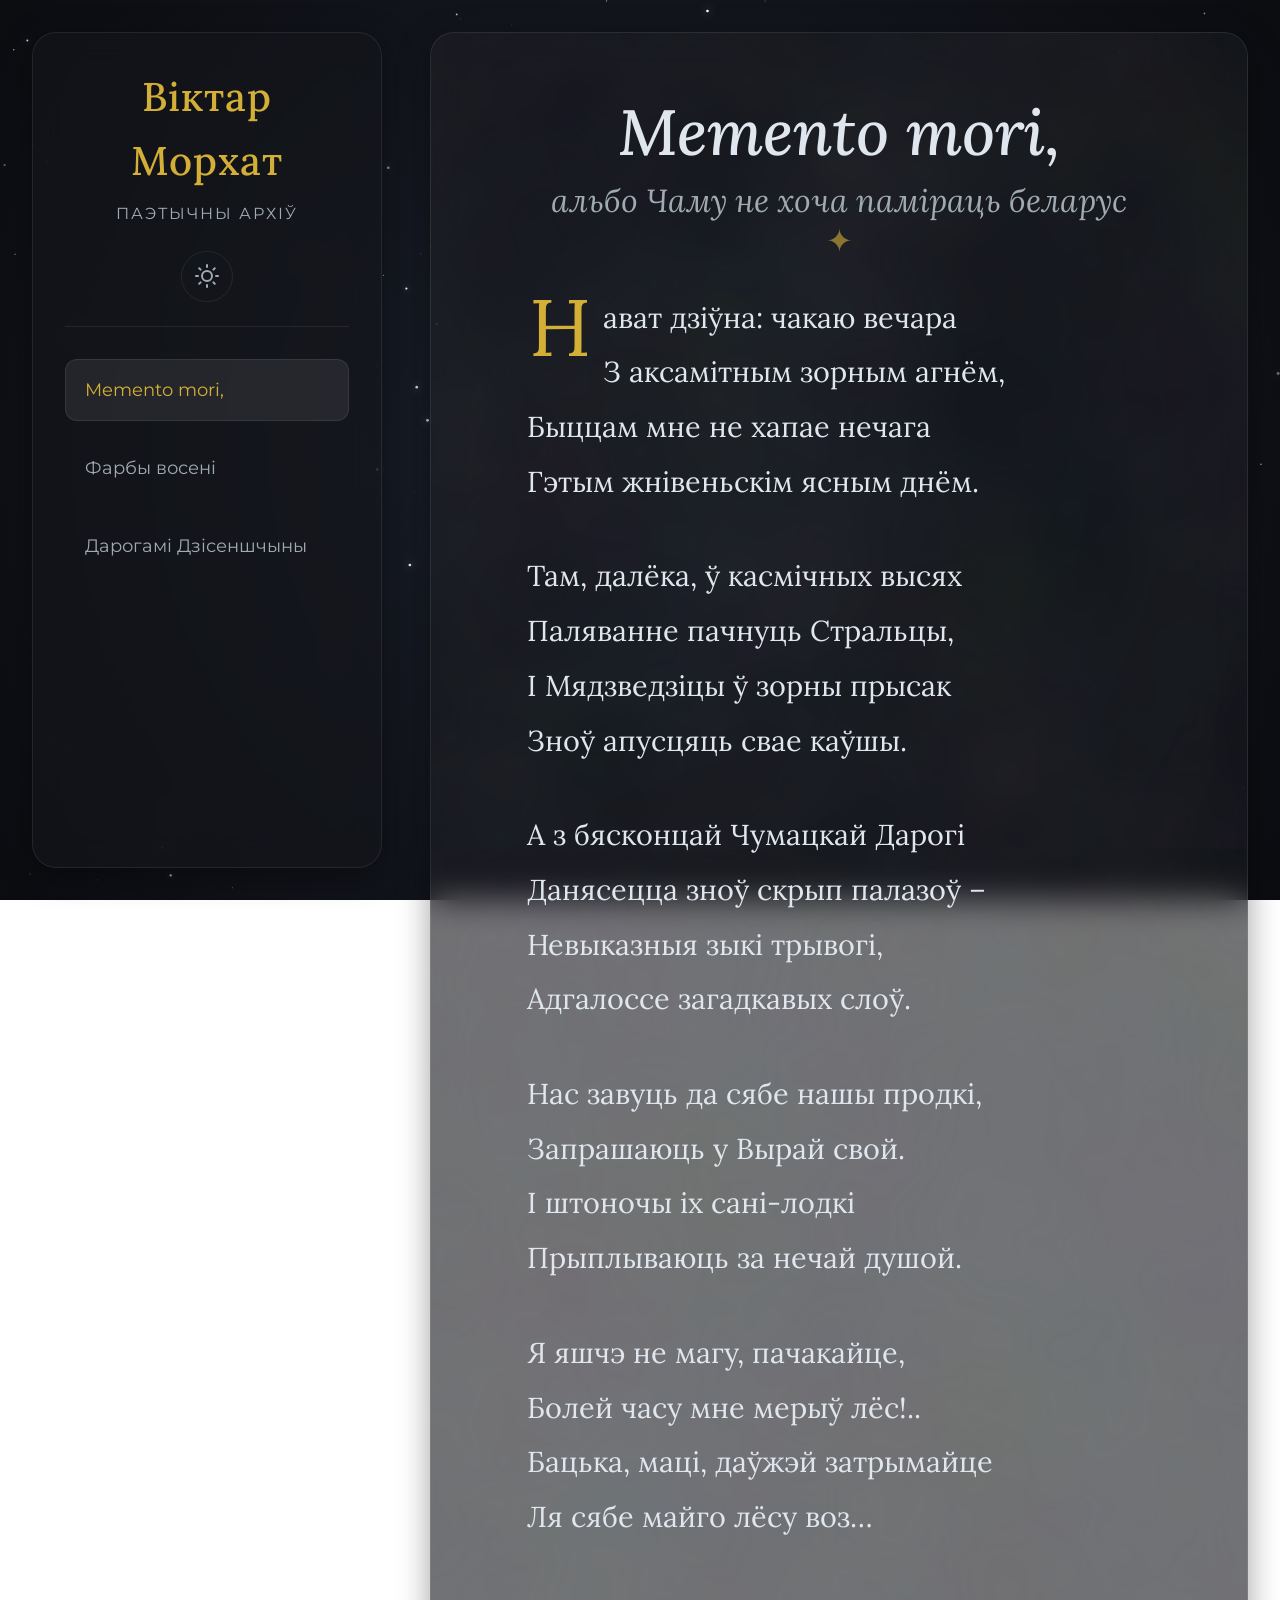
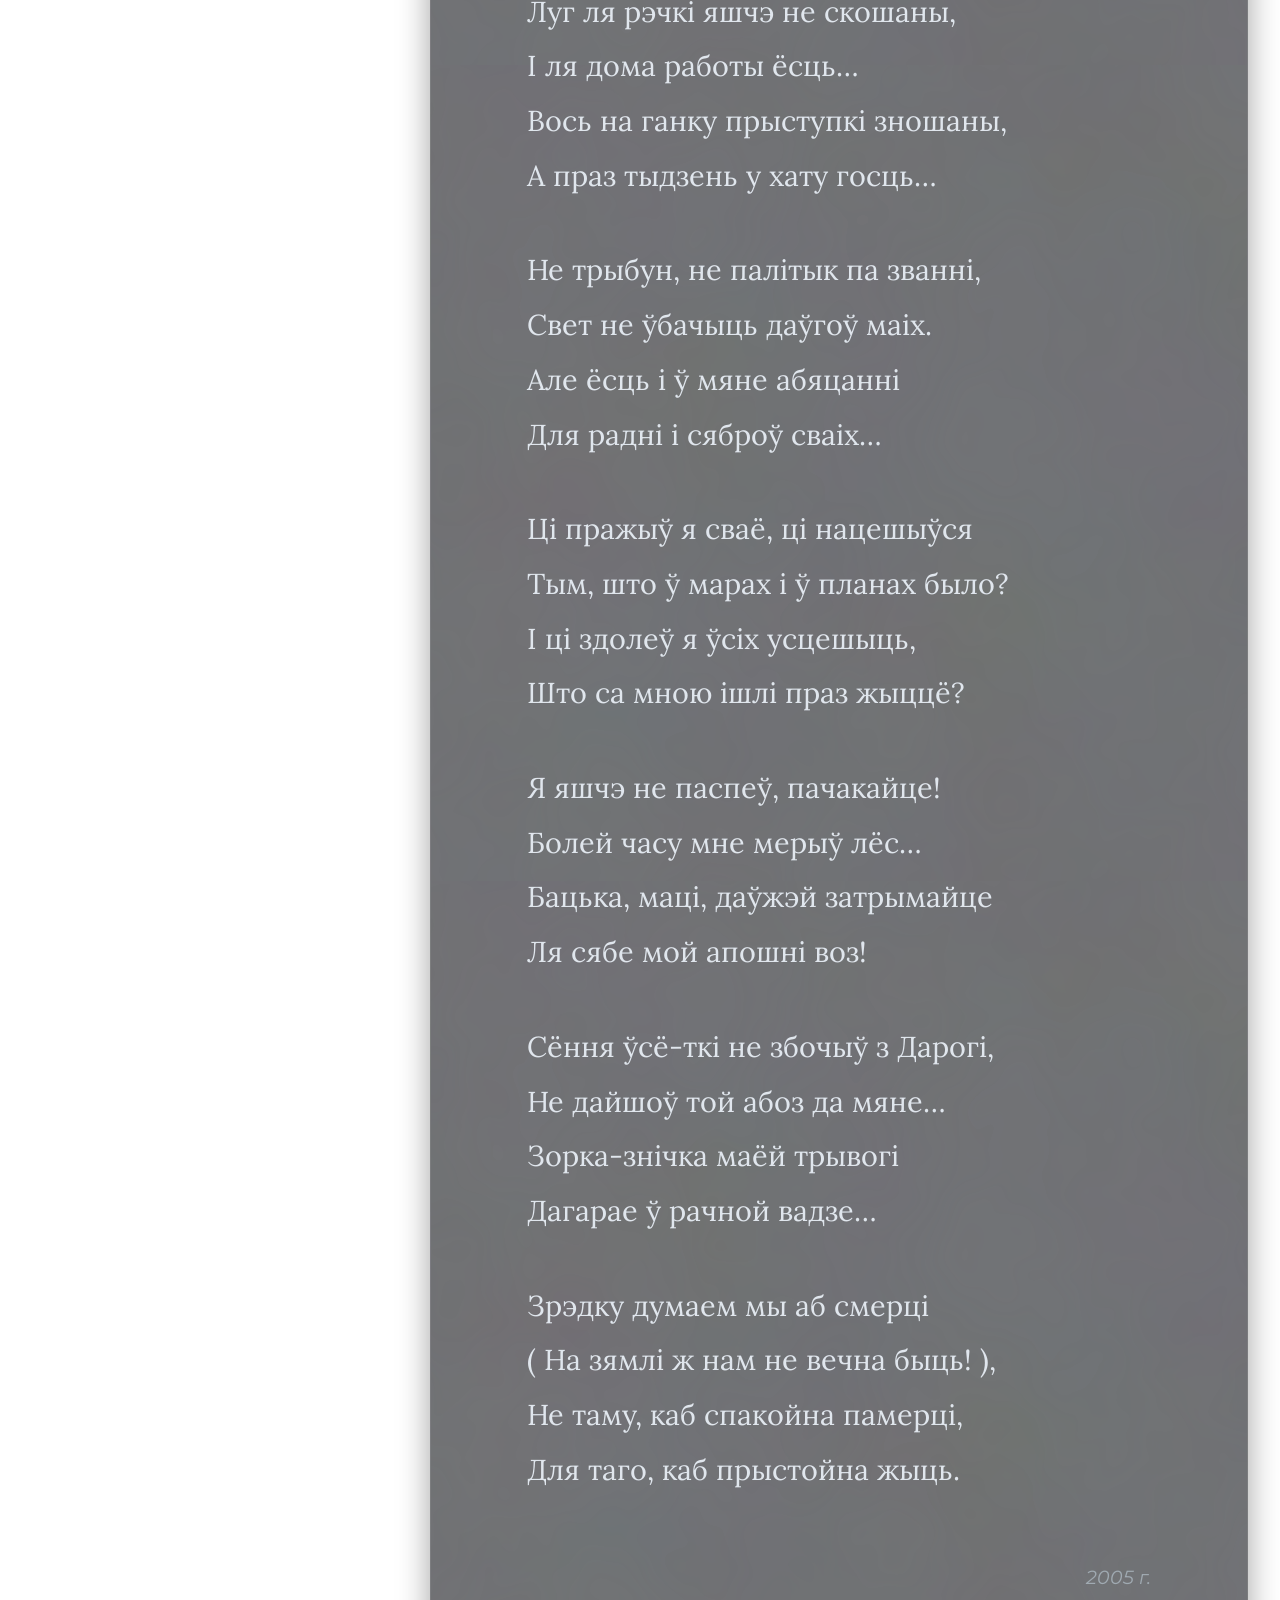
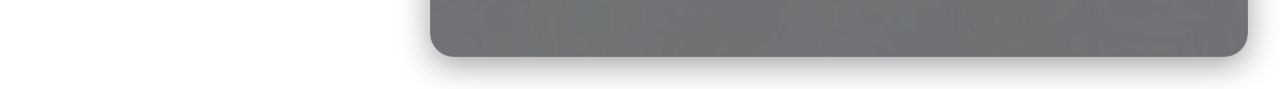
==== v4_final_concept/index.html @ ebd0ec1d "first commit" ====
<!DOCTYPE html>
<html lang="be">
<head>
    <meta charset="UTF-8">
    <meta name="viewport" content="width=device-width, initial-scale=1.0">
    <title>Віктар Морхат - Вершы</title>
    <!-- Google Fonts -->
    <link rel="preconnect" href="https://fonts.googleapis.com">
    <link rel="preconnect" href="https://fonts.gstatic.com" crossorigin>
    <link href="https://fonts.googleapis.com/css2?family=Lora:ital,wght@0,400;0,500;1,400;1,500&family=Montserrat:wght@300;400;500;600&display=swap" rel="stylesheet">
    <link rel="stylesheet" href="style.css">
</head>
<body class="theme-night">
    <!-- Background Canvas for dynamic particles -->
    <canvas id="particles-canvas" class="particles-bg"></canvas>
    
    <!-- Background Overlay for dynamic gradients -->
    <div id="bg-overlay" class="bg-overlay"></div>

    <!-- Mobile Header -->
    <header class="mobile-header">
        <button id="menu-toggle" class="menu-toggle" aria-label="Адкрыць меню">
            <svg xmlns="http://www.w3.org/2000/svg" width="28" height="28" viewBox="0 0 24 24" fill="none" stroke="currentColor" stroke-width="2" stroke-linecap="round" stroke-linejoin="round"><line x1="3" y1="12" x2="21" y2="12"></line><line x1="3" y1="6" x2="21" y2="6"></line><line x1="3" y1="18" x2="21" y2="18"></line></svg>
        </button>
        <h1 class="mobile-title">Віктар Морхат</h1>
    </header>

    <!-- Mobile Overlay -->
    <div id="mobile-overlay" class="mobile-overlay"></div>

    <div class="layout">
        <!-- Sidebar Navigation -->
        <aside class="sidebar" id="sidebar">
            <header class="sidebar-header">
                <h1>Віктар Морхат</h1>
                <p>Паэтычны архіў</p>
                
                <button id="theme-toggle" class="theme-toggle" aria-label="Пераключыць тэму">
                    <svg class="icon-sun" xmlns="http://www.w3.org/2000/svg" width="24" height="24" viewBox="0 0 24 24" fill="none" stroke="currentColor" stroke-width="2" stroke-linecap="round" stroke-linejoin="round"><circle cx="12" cy="12" r="5"></circle><line x1="12" y1="1" x2="12" y2="3"></line><line x1="12" y1="21" x2="12" y2="23"></line><line x1="4.22" y1="4.22" x2="5.64" y2="5.64"></line><line x1="18.36" y1="18.36" x2="19.78" y2="19.78"></line><line x1="1" y1="12" x2="3" y2="12"></line><line x1="21" y1="12" x2="23" y2="12"></line><line x1="4.22" y1="19.78" x2="5.64" y2="18.36"></line><line x1="18.36" y1="5.64" x2="19.78" y2="4.22"></line></svg>
                    <svg class="icon-moon" xmlns="http://www.w3.org/2000/svg" width="24" height="24" viewBox="0 0 24 24" fill="none" stroke="currentColor" stroke-width="2" stroke-linecap="round" stroke-linejoin="round"><path d="M21 12.79A9 9 0 1 1 11.21 3 7 7 0 0 0 21 12.79z"></path></svg>
                </button>
            </header>
            
            <nav class="poem-nav">
                <ul class="nav-list" id="poem-list">
                    <!-- Nav items will be generated by JS -->
                </ul>
            </nav>
        </aside>

        <!-- Main Content -->
        <main class="main-content">
            <article class="poem-card" id="poem-wrapper">
                <header class="poem-header">
                    <h2 class="poem-title" id="poem-title"></h2>
                    <h3 class="poem-subtitle" id="poem-subtitle"></h3>
                </header>
                
                <div class="poem-body" id="poem-body">
                    <!-- Poem content will be injected by JS -->
                </div>
                
                <footer class="poem-footer" id="poem-footer">
                    <time id="poem-date"></time>
                </footer>
            </article>
        </main>
    </div>

    <script src="script.js"></script>
</body>
</html>
---- v4_final_concept/style.css ----
:root {
    /* Night Theme Variables (Default) */
    --bg-color: #0b0c10;
    --text-primary: #e0e6ed;
    --text-secondary: #a0aab2;
    --accent: #d4af37; /* Gold */
    --glass-bg: rgba(20, 22, 28, 0.6);
    --glass-border: rgba(255, 255, 255, 0.08);
    --glass-shadow: 0 8px 32px 0 rgba(0, 0, 0, 0.37);
    --bg-gradient: radial-gradient(circle at center, #1b202c 0%, #0b0c10 100%);
    --particle-color: 255, 255, 255; /* Stars */
    --card-texture: url('[data-uri]'); /* Marble */
}

body.theme-day {
    /* Day Theme Variables */
    --bg-color: #f5f2eb;
    --text-primary: #2c2a26;
    --text-secondary: #6e6b66;
    --accent: #8b5a2b; /* Warm brown/gold */
    --glass-bg: rgba(255, 255, 255, 0.5);
    --glass-border: rgba(139, 90, 43, 0.15);
    --glass-shadow: 0 8px 32px 0 rgba(0, 0, 0, 0.05);
    --bg-gradient: radial-gradient(circle at center, #ffffff 0%, #f5f2eb 100%);
    --particle-color: 235, 175, 175; /* Petals/flowers */
    --card-texture: url('[data-uri]'); /* Paper */
}

* {
    margin: 0;
    padding: 0;
    box-sizing: border-box;
}

body {
    font-family: 'Montserrat', sans-serif; /* For UI */
    color: var(--text-primary);
    min-height: 100vh;
    overflow-x: hidden;
    line-height: 1.6;
    transition: background-color 1s ease, color 1s ease;
}

.bg-overlay {
    position: fixed;
    top: 0;
    left: 0;
    width: 100vw;
    height: 100vh;
    z-index: -2;
    background: var(--bg-gradient);
    transition: opacity 1s ease, background 1s ease;
}

/* Background Particles Animation */
.particles-bg {
    position: fixed;
    top: 0;
    left: 0;
    width: 100vw;
    height: 100vh;
    z-index: -1;
    pointer-events: none;
    background: transparent;
}

/* Mobile Specific Elements */
.mobile-header {
    display: none;
    padding: 1rem 1.5rem;
    background: var(--glass-bg);
    backdrop-filter: blur(16px);
    -webkit-backdrop-filter: blur(16px);
    border-bottom: 1px solid var(--glass-border);
    align-items: center;
    position: sticky;
    top: 0;
    z-index: 50;
}

.menu-toggle {
    background: transparent;
    border: none;
    color: var(--text-primary);
    cursor: pointer;
    padding: 0.5rem;
    margin-right: 1rem;
    display: flex;
    align-items: center;
    justify-content: center;
}

.mobile-title {
    font-family: 'Lora', serif;
    font-size: 1.5rem;
    color: var(--accent);
    font-weight: 500;
}

.mobile-overlay {
    position: fixed;
    top: 0;
    left: 0;
    width: 100vw;
    height: 100vh;
    background: rgba(0, 0, 0, 0.5);
    z-index: 90;
    opacity: 0;
    visibility: hidden;
    transition: opacity 0.3s ease, visibility 0.3s ease;
}

.mobile-overlay.active {
    opacity: 1;
    visibility: visible;
}

/* Layout */
.layout {
    display: flex;
    max-width: 1600px;
    margin: 0 auto;
    padding: 2rem;
    gap: 3rem;
    min-height: 100vh;
}

/* Sidebar */
.sidebar {
    flex: 0 0 350px;
    background: var(--glass-bg);
    backdrop-filter: blur(16px);
    -webkit-backdrop-filter: blur(16px);
    border: 1px solid var(--glass-border);
    border-radius: 24px;
    padding: 2rem;
    box-shadow: var(--glass-shadow);
    display: flex;
    flex-direction: column;
    height: calc(100vh - 4rem);
    position: sticky;
    top: 2rem;
    transition: all 1s ease;
}

.sidebar-header {
    margin-bottom: 2rem;
    text-align: center;
    border-bottom: 1px solid var(--glass-border);
    padding-bottom: 1.5rem;
    position: relative;
    transition: border-color 1s ease;
}

.sidebar-header h1 {
    font-family: 'Lora', serif;
    font-size: 2.5rem;
    color: var(--accent);
    font-weight: 500;
    letter-spacing: 1px;
    margin-bottom: 0.5rem;
    transition: color 1s ease;
}

.sidebar-header p {
    font-size: 1rem;
    color: var(--text-secondary);
    text-transform: uppercase;
    letter-spacing: 2px;
    margin-bottom: 1.5rem;
    transition: color 1s ease;
}

/* Theme Toggle Button */
.theme-toggle {
    background: transparent;
    border: 1px solid var(--glass-border);
    color: var(--text-secondary);
    cursor: pointer;
    padding: 0.8rem;
    border-radius: 50%;
    transition: all 0.3s ease;
    display: inline-flex;
    align-items: center;
    justify-content: center;
}

.theme-toggle:hover {
    color: var(--accent);
    background: rgba(255, 255, 255, 0.05);
}

.theme-toggle .icon-sun {
    display: none;
}

body.theme-night .theme-toggle .icon-moon {
    display: none;
}

body.theme-night .theme-toggle .icon-sun {
    display: block;
}

.poem-nav {
    flex-grow: 1;
    overflow-y: auto;
}

.poem-nav::-webkit-scrollbar {
    width: 4px;
}
.poem-nav::-webkit-scrollbar-thumb {
    background: var(--glass-border);
    border-radius: 4px;
}

.nav-list {
    list-style: none;
    display: flex;
    flex-direction: column;
    gap: 1rem;
}

.nav-item a {
    text-decoration: none;
    color: var(--text-secondary);
    font-size: 1.1rem;
    padding: 1rem 1.2rem;
    display: block;
    border-radius: 12px;
    transition: all 0.3s ease;
    border: 1px solid transparent;
}

.nav-item a:hover {
    background: rgba(255, 255, 255, 0.05);
    color: var(--text-primary);
    transform: translateX(5px);
}

.nav-item.active a {
    background: rgba(255, 255, 255, 0.08);
    color: var(--accent);
    border: 1px solid var(--glass-border);
}

/* Main Content */
.main-content {
    flex: 1;
    display: flex;
    flex-direction: column;
    gap: 2rem;
}

.poem-card {
    background-color: var(--glass-bg);
    background-image: var(--card-texture);
    background-blend-mode: overlay;
    backdrop-filter: blur(16px);
    -webkit-backdrop-filter: blur(16px);
    border: 1px solid var(--glass-border);
    border-radius: 24px;
    padding: 4rem 6rem;
    box-shadow: var(--glass-shadow);
    transition: all 1s ease;
    opacity: 1;
    transform: translateY(0);
}

.poem-card.fading {
    opacity: 0;
    transform: translateY(15px);
    transition: opacity 0.5s ease, transform 0.5s ease;
}

.poem-header {
    text-align: center;
    margin-bottom: 4rem;
    position: relative;
}

.poem-header::after {
    content: '✦';
    position: absolute;
    bottom: -2.5rem;
    left: 50%;
    transform: translateX(-50%);
    color: var(--accent);
    font-size: 2rem;
    opacity: 0.6;
    transition: color 1s ease;
}

.poem-title {
    font-family: 'Lora', serif;
    font-size: 4rem; /* Large size from V2 */
    font-weight: 500;
    color: var(--text-primary);
    margin-bottom: 0.5rem;
    line-height: 1.1;
    font-style: italic;
    transition: color 1s ease;
}

.poem-subtitle {
    font-family: 'Lora', serif;
    font-size: 2rem;
    font-style: italic;
    color: var(--text-secondary);
    font-weight: 400;
    transition: color 1s ease;
}

.poem-body {
    font-family: 'Lora', serif; /* Font from V3 */
    font-size: 1.8rem; /* Large size from V2 */
    line-height: 1.9;
    color: var(--text-primary);
    max-width: 800px;
    margin: 0 auto;
    transition: color 1s ease;
}

.stanza {
    margin-bottom: 2.5rem;
    white-space: pre-line;
}

/* Elegant Drop Cap */
.stanza:first-child::first-letter {
    float: left;
    font-size: 5rem;
    line-height: 0.8;
    padding-top: 0.3rem;
    padding-right: 0.8rem;
    padding-left: 0.1rem;
    color: var(--accent);
    font-weight: 400;
}

.poem-footer {
    text-align: right;
    margin-top: 4rem;
    font-style: italic;
    color: var(--text-secondary);
    font-family: 'Montserrat', sans-serif;
    font-size: 1.2rem;
    transition: color 1s ease;
}

/* Responsive */
@media (max-width: 1200px) {
    .layout {
        gap: 2rem;
    }
}

@media (max-width: 900px) {
    .mobile-header {
        display: flex;
    }
    
    .layout {
        flex-direction: column;
        padding: 1.5rem;
    }
    
    /* Mobile Sidebar - Off-canvas */
    .sidebar {
        position: fixed;
        top: 0;
        left: -100%;
        width: 320px;
        height: 100vh;
        z-index: 100;
        border-radius: 0;
        border: none;
        border-right: 1px solid var(--glass-border);
        box-shadow: 5px 0 20px rgba(0,0,0,0.3);
        margin: 0;
        padding: 2rem 1.5rem;
        transition: left 0.3s ease;
    }
    
    .sidebar.open {
        left: 0;
    }
    
    .poem-card {
        padding: 2.5rem;
    }
    
    .poem-title {
        font-size: 2.8rem;
    }
    
    .poem-subtitle {
        font-size: 1.5rem;
    }
    
    .poem-body {
        font-size: 1.4rem;
    }
    
    .stanza:first-child::first-letter {
        font-size: 4rem;
    }
}
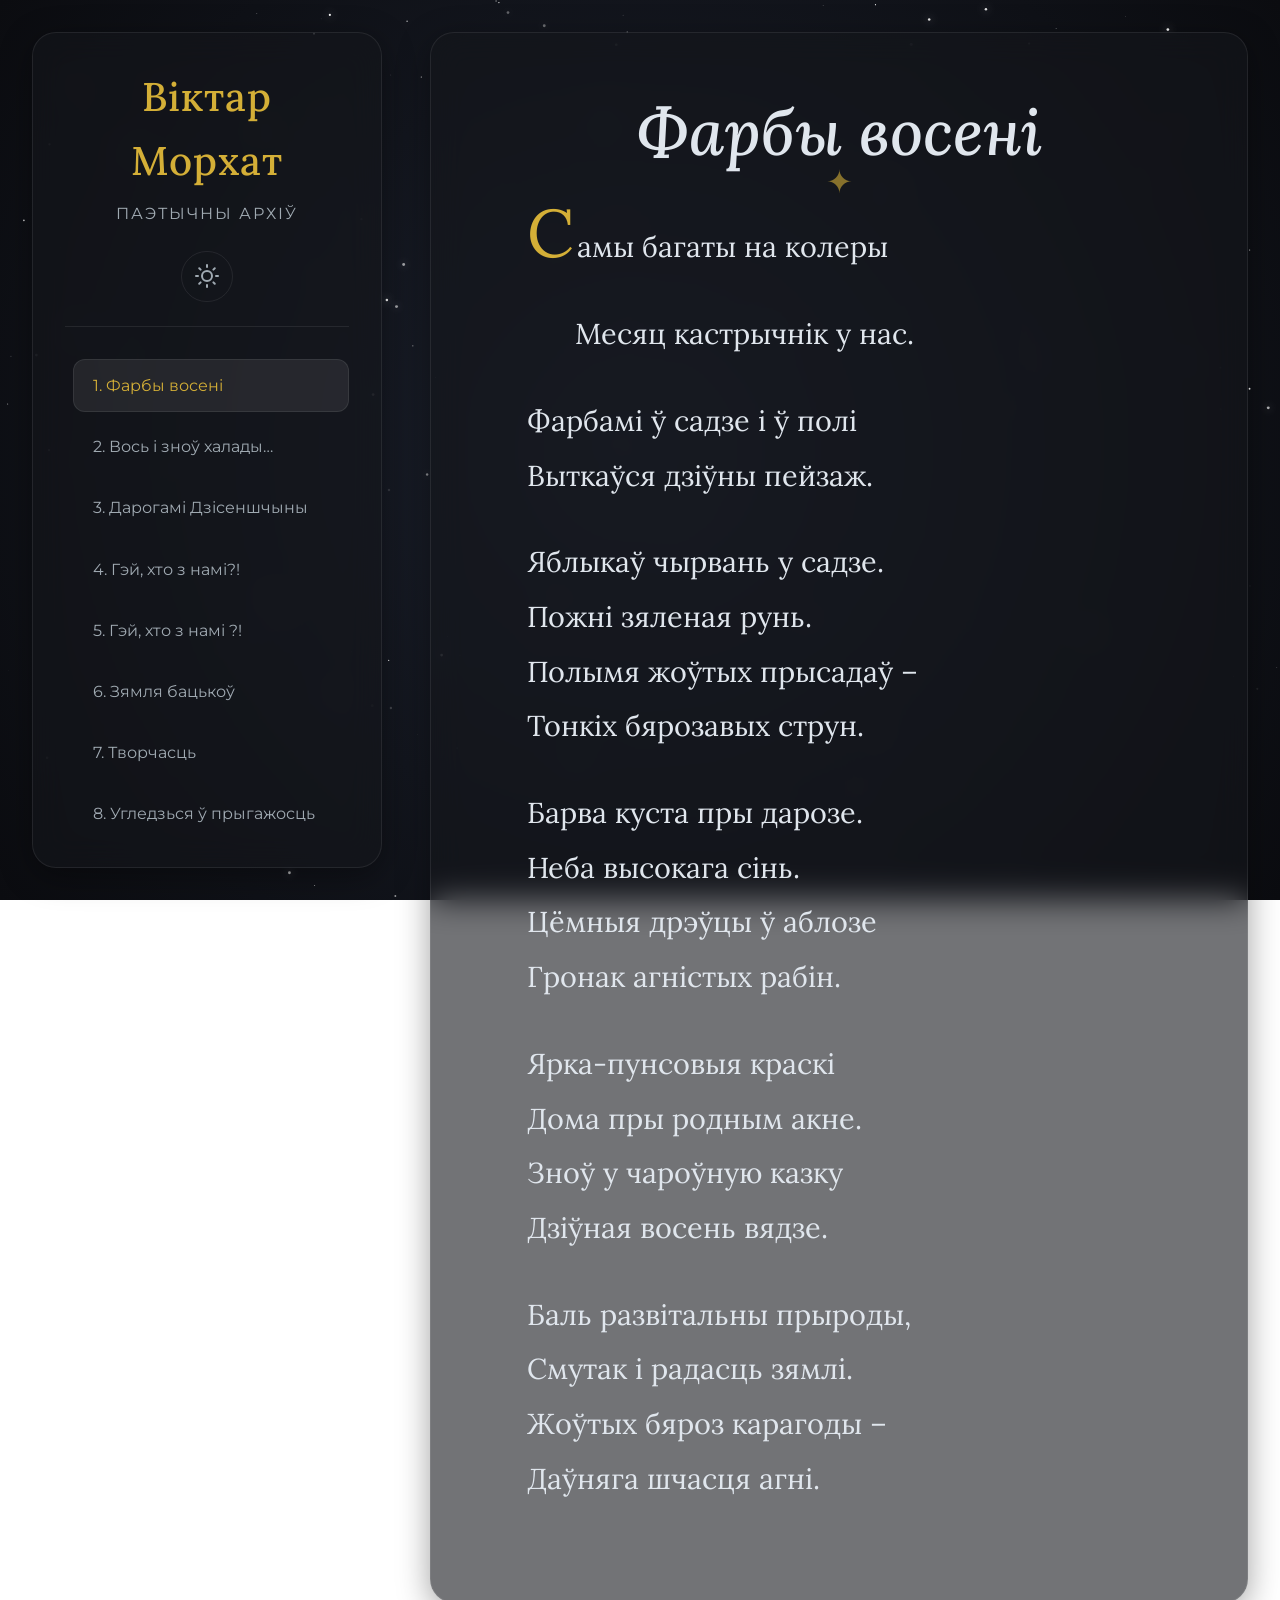
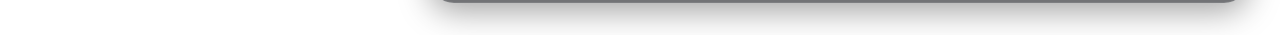
==== commit 848ec5c6: "почти готово. редактирование 18+" ====
--- a/v4_final_concept/index.html
+++ b/v4_final_concept/index.html
@@ -54,19 +54,19 @@
                 <header class="poem-header">
                     <h2 class="poem-title" id="poem-title"></h2>
                     <h3 class="poem-subtitle" id="poem-subtitle"></h3>
+                    <div class="poem-epigraph" id="poem-epigraph"></div>
                 </header>
                 
                 <div class="poem-body" id="poem-body">
                     <!-- Poem content will be injected by JS -->
                 </div>
-                
-                <footer class="poem-footer" id="poem-footer">
-                    <time id="poem-date"></time>
-                </footer>
+                <div class="poem-date" id="poem-date"></div>
+                <div class="poem-footnotes" id="poem-footnotes"></div>
             </article>
         </main>
     </div>
 
+    <script src="data.js"></script>
     <script src="script.js"></script>
 </body>
 </html>
--- a/v4_final_concept/style.css
+++ b/v4_final_concept/style.css
@@ -9,7 +9,6 @@
     --glass-shadow: 0 8px 32px 0 rgba(0, 0, 0, 0.37);
     --bg-gradient: radial-gradient(circle at center, #1b202c 0%, #0b0c10 100%);
     --particle-color: 255, 255, 255; /* Stars */
-    --card-texture: url('[data-uri]'); /* Marble */
 }
 
 body.theme-day {
@@ -23,7 +22,6 @@
     --glass-shadow: 0 8px 32px 0 rgba(0, 0, 0, 0.05);
     --bg-gradient: radial-gradient(circle at center, #ffffff 0%, #f5f2eb 100%);
     --particle-color: 235, 175, 175; /* Petals/flowers */
-    --card-texture: url('[data-uri]'); /* Paper */
 }
 
 * {
@@ -219,14 +217,61 @@
     list-style: none;
     display: flex;
     flex-direction: column;
-    gap: 1rem;
+    gap: 1.5rem;
+}
+
+.nav-category {
+    border-bottom: 1px solid rgba(255, 255, 255, 0.05);
+    padding-bottom: 1rem;
+}
+
+.nav-category summary {
+    cursor: pointer;
+    font-size: 1.1rem;
+    font-family: 'Lora', serif;
+    font-weight: 500;
+    color: var(--text-primary);
+    margin-bottom: 0.8rem;
+    padding: 0.5rem 0;
+    transition: color 0.3s ease;
+    list-style: none; /* Hide default arrow in some browsers */
+    display: flex;
+    justify-content: space-between;
+    align-items: center;
+}
+
+.nav-category summary::-webkit-details-marker {
+    display: none; /* Hide default arrow in WebKit */
+}
+
+.nav-category summary::after {
+    content: '▾';
+    font-size: 1.2rem;
+    color: var(--accent);
+    transition: transform 0.3s ease;
+}
+
+.nav-category[open] summary::after {
+    transform: rotate(-180deg);
+}
+
+.nav-category summary:hover {
+    color: var(--accent);
+}
+
+.nav-category-list {
+    list-style: none;
+    display: flex;
+    flex-direction: column;
+    gap: 0.5rem;
+    padding-left: 0.5rem;
 }
 
 .nav-item a {
     text-decoration: none;
     color: var(--text-secondary);
-    font-size: 1.1rem;
-    padding: 1rem 1.2rem;
+    font-size: 1rem;
+    padding: 0.8rem 1.2rem;
     display: block;
     border-radius: 12px;
     transition: all 0.3s ease;
@@ -255,8 +300,6 @@
 
 .poem-card {
     background-color: var(--glass-bg);
-    background-image: var(--card-texture);
-    background-blend-mode: overlay;
     backdrop-filter: blur(16px);
     -webkit-backdrop-filter: blur(16px);
     border: 1px solid var(--glass-border);
@@ -278,6 +321,7 @@
     text-align: center;
     margin-bottom: 4rem;
     position: relative;
+    z-index: 1;
 }
 
 .poem-header::after {
@@ -292,6 +336,11 @@
     transition: color 1s ease;
 }
 
+.poem-header {
+    text-align: center;
+    margin-bottom: 2rem;
+}
+
 .poem-title {
     font-family: 'Lora', serif;
     font-size: 4rem; /* Large size from V2 */
@@ -312,6 +361,33 @@
     transition: color 1s ease;
 }
 
+.poem-epigraph {
+    font-style: italic;
+    text-align: right;
+    font-size: 1.3rem;
+    color: var(--text-secondary);
+    opacity: 0.9;
+    margin-top: 2rem;
+    margin-bottom: 2rem;
+    margin-left: auto;
+    width: auto;
+    max-width: 90%;
+    border-right: 2px solid var(--accent);
+    padding-right: 1.5rem;
+    line-height: 1.6;
+}
+
+.poem-footnotes {
+    font-size: 0.95rem;
+    color: var(--text-secondary);
+    opacity: 0.7;
+    border-top: 1px solid var(--glass-border);
+    padding-top: 1.5rem;
+    margin-top: 3rem;
+    line-height: 1.6;
+    text-align: left;
+}
+
 .poem-body {
     font-family: 'Lora', serif; /* Font from V3 */
     font-size: 1.8rem; /* Large size from V2 */
@@ -323,20 +399,23 @@
 }
 
 .stanza {
-    margin-bottom: 2.5rem;
+    margin-bottom: 2rem;
+}
+
+.stanza.indented {
+    margin-left: 3rem;
+}
+.stanza {
     white-space: pre-line;
 }
 
-/* Elegant Drop Cap */
+/* Raised Cap instead of Drop Cap */
 .stanza:first-child::first-letter {
-    float: left;
-    font-size: 5rem;
-    line-height: 0.8;
-    padding-top: 0.3rem;
-    padding-right: 0.8rem;
-    padding-left: 0.1rem;
+    font-size: 4.2rem;
     color: var(--accent);
     font-weight: 400;
+    line-height: 1;
+    margin-right: 0.2rem;
 }
 
 .poem-footer {
@@ -347,6 +426,16 @@
     font-family: 'Montserrat', sans-serif;
     font-size: 1.2rem;
     transition: color 1s ease;
+}
+
+.poem-date {
+    text-align: right;
+    margin-top: 2rem;
+    font-style: italic;
+    color: var(--text-secondary);
+    font-family: 'Montserrat', sans-serif;
+    font-size: 1.1rem;
+    opacity: 0.8;
 }
 
 /* Responsive */
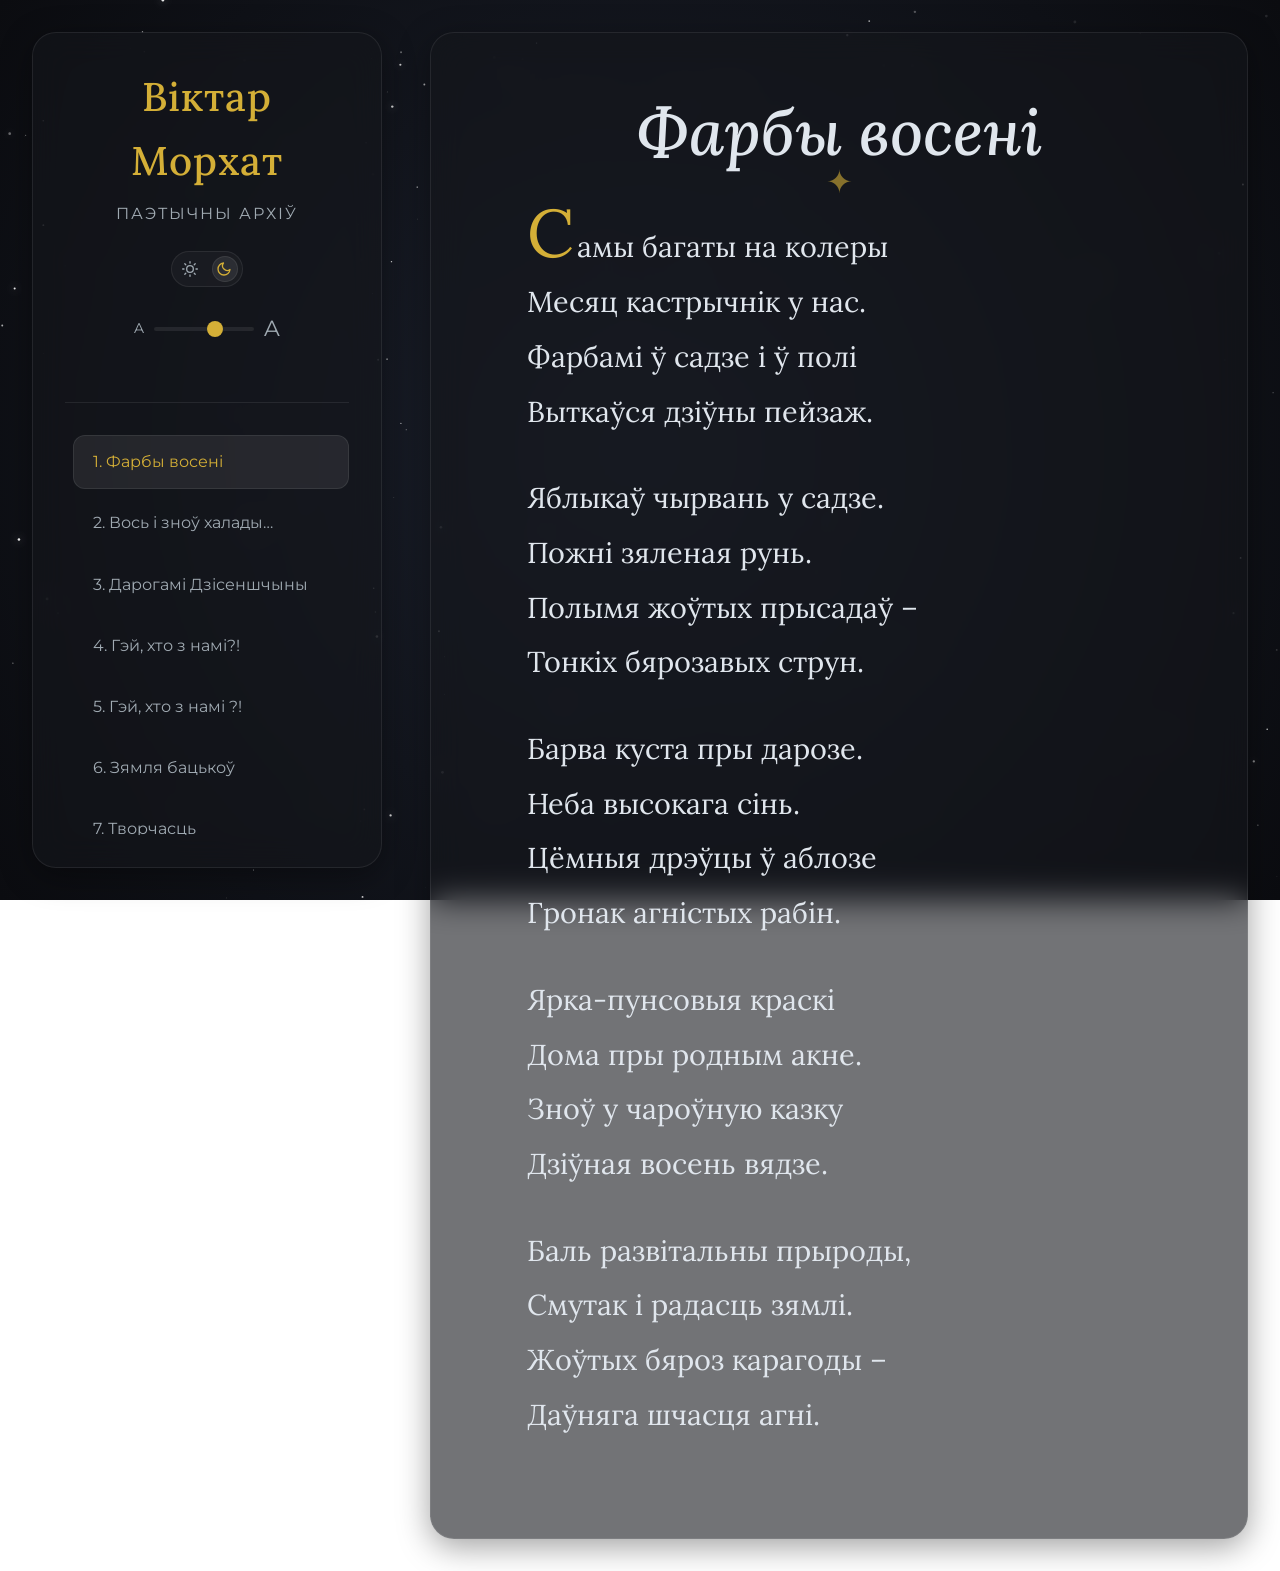
==== commit a10dad6f: "95%" ====
--- a/v4_final_concept/index.html
+++ b/v4_final_concept/index.html
@@ -23,6 +23,11 @@
             <svg xmlns="http://www.w3.org/2000/svg" width="28" height="28" viewBox="0 0 24 24" fill="none" stroke="currentColor" stroke-width="2" stroke-linecap="round" stroke-linejoin="round"><line x1="3" y1="12" x2="21" y2="12"></line><line x1="3" y1="6" x2="21" y2="6"></line><line x1="3" y1="18" x2="21" y2="18"></line></svg>
         </button>
         <h1 class="mobile-title">Віктар Морхат</h1>
+        <div class="font-control mobile-font-control" aria-label="Памер шрыфта">
+            <span class="font-decrease" style="font-size: 0.9rem">A</span>
+            <input type="range" class="font-slider" min="0.8" max="2.4" step="0.1" value="1.1" aria-label="Рэгуляваць памер шрыфта">
+            <span class="font-increase" style="font-size: 1.4rem">A</span>
+        </div>
     </header>
 
     <!-- Mobile Overlay -->
@@ -35,10 +40,18 @@
                 <h1>Віктар Морхат</h1>
                 <p>Паэтычны архіў</p>
                 
-                <button id="theme-toggle" class="theme-toggle" aria-label="Пераключыць тэму">
-                    <svg class="icon-sun" xmlns="http://www.w3.org/2000/svg" width="24" height="24" viewBox="0 0 24 24" fill="none" stroke="currentColor" stroke-width="2" stroke-linecap="round" stroke-linejoin="round"><circle cx="12" cy="12" r="5"></circle><line x1="12" y1="1" x2="12" y2="3"></line><line x1="12" y1="21" x2="12" y2="23"></line><line x1="4.22" y1="4.22" x2="5.64" y2="5.64"></line><line x1="18.36" y1="18.36" x2="19.78" y2="19.78"></line><line x1="1" y1="12" x2="3" y2="12"></line><line x1="21" y1="12" x2="23" y2="12"></line><line x1="4.22" y1="19.78" x2="5.64" y2="18.36"></line><line x1="18.36" y1="5.64" x2="19.78" y2="4.22"></line></svg>
-                    <svg class="icon-moon" xmlns="http://www.w3.org/2000/svg" width="24" height="24" viewBox="0 0 24 24" fill="none" stroke="currentColor" stroke-width="2" stroke-linecap="round" stroke-linejoin="round"><path d="M21 12.79A9 9 0 1 1 11.21 3 7 7 0 0 0 21 12.79z"></path></svg>
-                </button>
+                <div class="sidebar-settings">
+                      <button id="theme-toggle" class="theme-toggle" aria-label="Пераключыць тэму">
+                          <div class="toggle-slider"></div>
+                          <svg class="icon-sun" xmlns="http://www.w3.org/2000/svg" width="24" height="24" viewBox="0 0 24 24" fill="none" stroke="currentColor" stroke-width="2" stroke-linecap="round" stroke-linejoin="round"><circle cx="12" cy="12" r="5"></circle><line x1="12" y1="1" x2="12" y2="3"></line><line x1="12" y1="21" x2="12" y2="23"></line><line x1="4.22" y1="4.22" x2="5.64" y2="5.64"></line><line x1="18.36" y1="18.36" x2="19.78" y2="19.78"></line><line x1="1" y1="12" x2="3" y2="12"></line><line x1="21" y1="12" x2="23" y2="12"></line><line x1="4.22" y1="19.78" x2="5.64" y2="18.36"></line><line x1="18.36" y1="5.64" x2="19.78" y2="4.22"></line></svg>
+                          <svg class="icon-moon" xmlns="http://www.w3.org/2000/svg" width="24" height="24" viewBox="0 0 24 24" fill="none" stroke="currentColor" stroke-width="2" stroke-linecap="round" stroke-linejoin="round"><path d="M21 12.79A9 9 0 1 1 11.21 3 7 7 0 0 0 21 12.79z"></path></svg>
+                      </button>
+                      <div class="font-control" aria-label="Памер шрыфта">
+                          <span class="font-decrease" style="font-size: 0.9rem">A</span>
+                          <input type="range" class="font-slider" min="0.8" max="2.4" step="0.1" value="1.8" aria-label="Рэгуляваць памер шрыфта">
+                          <span class="font-increase" style="font-size: 1.4rem">A</span>
+                      </div>
+                  </div>
             </header>
             
             <nav class="poem-nav">
--- a/v4_final_concept/style.css
+++ b/v4_final_concept/style.css
@@ -71,9 +71,29 @@
     -webkit-backdrop-filter: blur(16px);
     border-bottom: 1px solid var(--glass-border);
     align-items: center;
+    justify-content: space-between;
     position: sticky;
     top: 0;
     z-index: 50;
+    gap: 1rem;
+}
+
+.mobile-title {
+    font-size: 1.2rem;
+    white-space: nowrap;
+    overflow: hidden;
+    text-overflow: ellipsis;
+    margin: 0;
+    flex-grow: 1;
+    text-align: center;
+}
+
+.mobile-font-control {
+    margin: 0;
+}
+
+.mobile-font-control input[type="range"] {
+    width: 80px; /* slightly smaller for mobile */
 }
 
 .menu-toggle {
@@ -169,35 +189,115 @@
     transition: color 1s ease;
 }
 
-/* Theme Toggle Button */
+.sidebar-settings {
+    display: flex;
+    flex-direction: column;
+    align-items: center;
+    gap: 1.5rem;
+    margin-bottom: 2rem;
+}
+
+/* Theme Toggle Switch */
 .theme-toggle {
-    background: transparent;
+    position: relative;
+    background: rgba(255, 255, 255, 0.03);
     border: 1px solid var(--glass-border);
-    color: var(--text-secondary);
     cursor: pointer;
-    padding: 0.8rem;
-    border-radius: 50%;
-    transition: all 0.3s ease;
+    padding: 0.4rem 0.6rem;
+    border-radius: 30px;
     display: inline-flex;
     align-items: center;
+    justify-content: space-between;
+    width: 72px;
+    height: 36px;
+    transition: all 0.3s ease;
+}
+
+.theme-toggle .icon-sun,
+.theme-toggle .icon-moon {
+    width: 16px;
+    height: 16px;
+    z-index: 2;
+    transition: all 0.3s ease;
+}
+
+.theme-toggle .icon-sun {
+    color: var(--accent);
+}
+
+.theme-toggle .icon-moon {
+    color: var(--text-secondary);
+}
+
+.theme-toggle .toggle-slider {
+    position: absolute;
+    top: 4px;
+    left: 4px;
+    width: 26px;
+    height: 26px;
+    background: rgba(255, 255, 255, 0.08);
+    border: 1px solid var(--glass-border);
+    border-radius: 50%;
+    transition: transform 0.3s cubic-bezier(0.4, 0.0, 0.2, 1);
+    z-index: 1;
+}
+
+body.theme-night .theme-toggle .toggle-slider {
+    transform: translateX(36px);
+}
+
+body.theme-night .theme-toggle .icon-sun {
+    color: var(--text-secondary);
+}
+
+body.theme-night .theme-toggle .icon-moon {
+    color: var(--accent);
+}
+
+.theme-toggle:hover .toggle-slider {
+    background: rgba(255, 255, 255, 0.15);
+}
+
+/* Font Size Control */
+.font-control {
+    display: flex;
+    align-items: center;
     justify-content: center;
-}
-
-.theme-toggle:hover {
-    color: var(--accent);
-    background: rgba(255, 255, 255, 0.05);
-}
-
-.theme-toggle .icon-sun {
-    display: none;
-}
-
-body.theme-night .theme-toggle .icon-moon {
-    display: none;
-}
-
-body.theme-night .theme-toggle .icon-sun {
-    display: block;
+    gap: 10px;
+    color: var(--text-secondary);
+}
+
+.font-control input[type="range"] {
+    -webkit-appearance: none;
+    width: 100px;
+    height: 4px;
+    background: var(--glass-border);
+    border-radius: 2px;
+    outline: none;
+}
+
+.font-decrease, .font-increase {
+    cursor: pointer;
+    user-select: none;
+    transition: color 0.2s ease;
+}
+
+.font-decrease:hover, .font-increase:hover {
+    color: var(--accent);
+}
+
+.font-control input[type="range"]::-webkit-slider-thumb {
+    -webkit-appearance: none;
+    width: 16px;
+    height: 16px;
+    border-radius: 50%;
+    background: var(--accent);
+    cursor: pointer;
+    transition: transform 0.2s;
+}
+
+.font-control input[type="range"]::-webkit-slider-thumb:hover {
+    transform: scale(1.2);
 }
 
 .poem-nav {
@@ -378,9 +478,11 @@
 }
 
 .poem-footnotes {
-    font-size: 0.95rem;
-    color: var(--text-secondary);
-    opacity: 0.7;
+    font-family: 'Lora', serif;
+    font-style: italic;
+    font-size: 1rem;
+    color: var(--text-secondary);
+    opacity: 0.8;
     border-top: 1px solid var(--glass-border);
     padding-top: 1.5rem;
     margin-top: 3rem;
@@ -390,12 +492,21 @@
 
 .poem-body {
     font-family: 'Lora', serif; /* Font from V3 */
-    font-size: 1.8rem; /* Large size from V2 */
+    font-size: var(--poem-font-size, 1.8rem);
     line-height: 1.9;
     color: var(--text-primary);
     max-width: 800px;
     margin: 0 auto;
-    transition: color 1s ease;
+    transition: color 1s ease, font-size 0.2s ease;
+}
+
+.stanza.part-number {
+    font-family: 'Lora', serif;
+    font-style: italic;
+    color: var(--accent);
+    text-align: center;
+    margin-top: 3rem;
+    margin-bottom: 1.5rem;
 }
 
 .stanza {
@@ -489,10 +600,42 @@
     }
     
     .poem-body {
-        font-size: 1.4rem;
+        /* font-size controlled by CSS var */
     }
     
     .stanza:first-child::first-letter {
         font-size: 4rem;
     }
 }
+
+@media (max-width: 600px) {
+    .poem-card {
+        padding: 1.5rem;
+    }
+    .poem-title {
+        font-size: 2.2rem;
+    }
+    .poem-subtitle {
+        font-size: 1.2rem;
+    }
+    .drop-cap {
+        font-size: 3rem;
+        padding-right: 0.5rem;
+    }
+    .drop-cap::after {
+        font-size: 0.8rem;
+        top: -5px;
+    }
+    .stanza.part-number {
+        font-size: 1.5rem;
+    }
+    .poem-epigraph {
+        font-size: 0.95rem;
+    }
+    .poem-date {
+        font-size: 1rem;
+    }
+    .poem-footnotes {
+        font-size: 0.9rem;
+    }
+}
